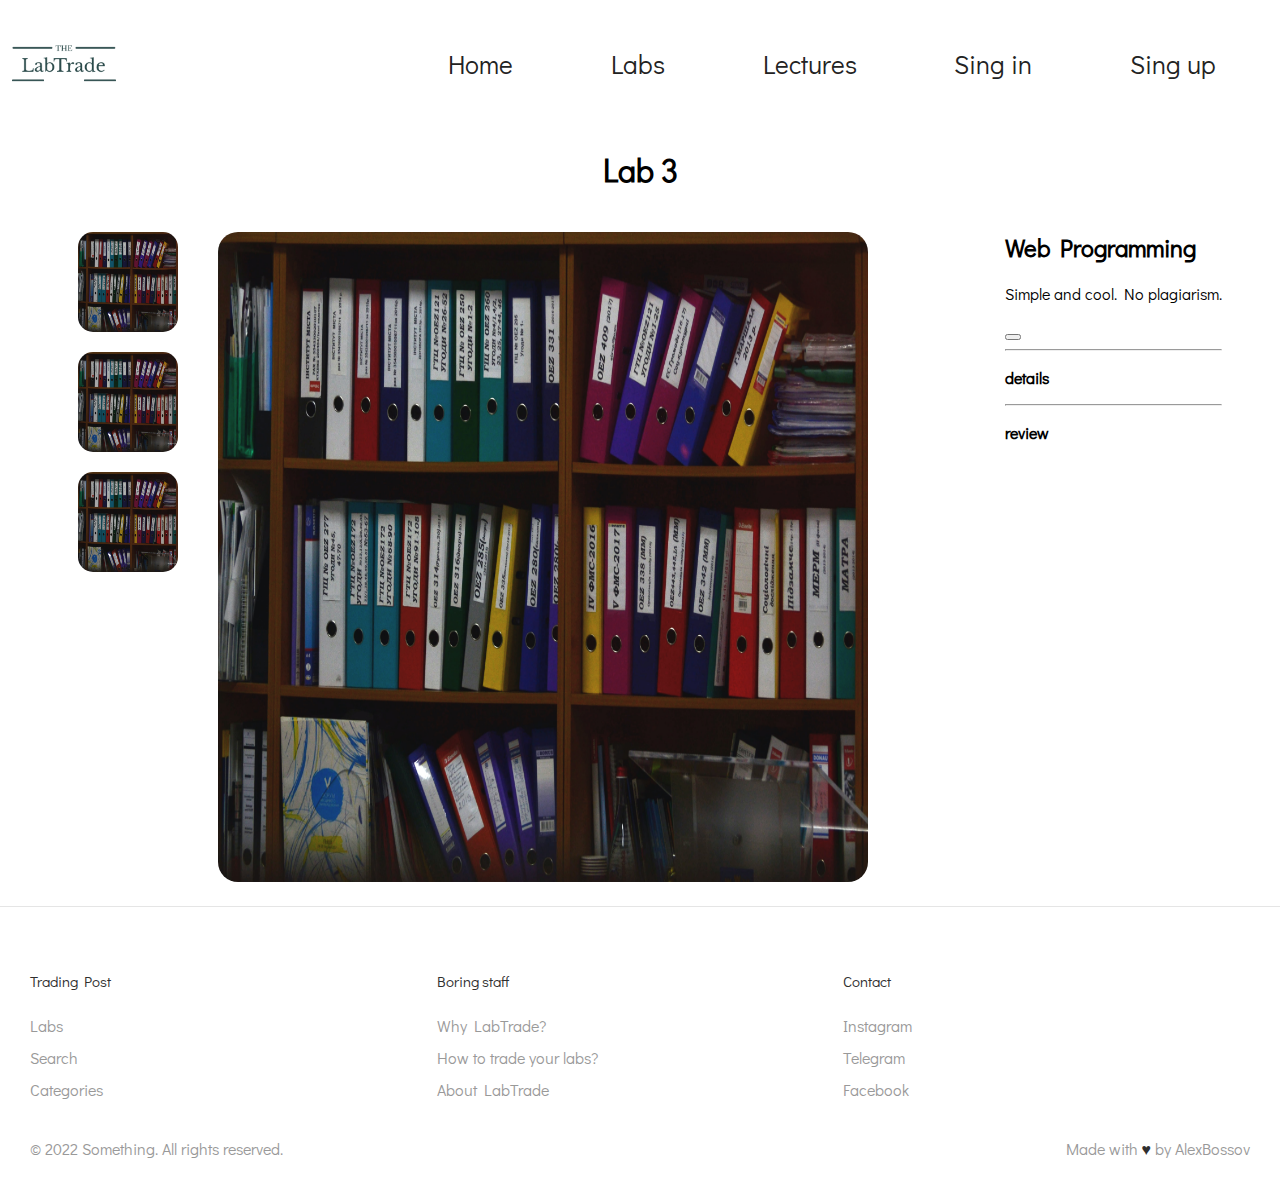
==== src/html/lab.html @ 9729ab08 "feat: create page fot lab-item" ====
<!DOCTYPE html>
<html lang="en">
<head>
  <meta charset="UTF-8">
  <link href="../css/outlines.css" rel="stylesheet">
  <link href="../css/general.css" rel="stylesheet">
  <link href="../css/help.css" rel="stylesheet">
  <link href="../css/statistic.css" rel="stylesheet">
  <link href="../css/footer.css" rel="stylesheet">
  <link href="../css/header.css" rel="stylesheet">
  <link href="../css/lab-content.css" rel="stylesheet">
  <link href="../css/girl.css" rel="stylesheet">
  <link href="../css/lab.css" rel="stylesheet">
  <link href='https://fonts.googleapis.com/css?family=Didact Gothic' rel='stylesheet'>
  <title>lab</title>
</head>
<body>
<header class="header">
  <img class="header__img" src="../assets/logo.png" alt="logo">
  <nav class="header__nav">
    <a href="index.html" class="header__nav__item">Home</a>
    <a href="labs.html" class="header__nav__item">Labs</a>
    <a href="lectures.html" class="header__nav__item">Lectures</a>
    <a href="index.html#help" class="header__nav__item">Sing in</a>
    <a href="index.html#help" class="header__nav__item">Sing up</a>
  </nav>
</header>
<main>
  <h1 class="lab-title">Lab 3</h1>
  <div class="lab-item-content">
    <div class="">
      <div class="lab-item-content__lab-list">
        <img class="lab-item-content__lab-list__img" src="../assets/photo%20of%20labs.jpg" alt="">
        <img class="lab-item-content__lab-list__img" src="../assets/photo%20of%20labs.jpg" alt="">
        <img class="lab-item-content__lab-list__img" src="../assets/photo%20of%20labs.jpg" alt="">
      </div>
      <img class="lab-item-content__img" src="../assets/photo%20of%20labs.jpg" alt="">
    </div>
    <div class="lab-item-content__description">
      <h2>Web Programming</h2>
      <p>Simple and cool.
        No plagiarism.</p>
      <p class="lab-item-content__description__title"></p>
      <div>
        <div class="lab-item-content__description__language"></div>
        <div class="lab-item-content__description__language"></div>
        <div class="lab-item-content__description__language"></div>
      </div>
      <button></button>
      <hr>
      <div>
        <p class="lab-item-content__description__title">details</p>
        <p></p>
      </div>
      <hr>
      <div>
        <p class="lab-item-content__description__title">review</p>
        <div>
          <img src="star" alt="">
        </div>
      </div>
    </div>
  </div>
</main>
<footer class="footer">
  <!--    <div class="footer__addr">-->
  <!--    </div>-->
  <ul class="footer__nav">
    <li class="nav__item">
      <h2 class="nav__title">Trading Post</h2>
      <ul class="nav__ul">
        <li>
          <a href="#">Labs</a>
        </li>

        <li>
          <a href="#">Search</a>
        </li>

        <li>
          <a href="#">Categories</a>
        </li>
      </ul>
    </li>
    <li class="nav__item">
      <h2 class="nav__title">Boring staff</h2>
      <ul class="nav__ul">
        <li>
          <a href="#">Why LabTrade?</a>
        </li>
        <li>
          <a href="#">How to trade your labs?</a>
        </li>
        <li>
          <a href="#">About LabTrade</a>
        </li>
      </ul>
    </li>
    <li class="nav__item">
      <h2 class="nav__title">Contact</h2>
      <ul class="nav__ul">
        <li>
          <a href="#">Instagram</a>
        </li>
        <li>
          <a href="#">Telegram</a>
        </li>
        <li>
          <a href="#">Facebook</a>
        </li>
      </ul>
    </li>
  </ul>
  <div class="legal">
    <p>&copy; 2022 Something. All rights reserved.</p>

    <div class="legal__links">
      <span>Made with <span class="heart">♥</span> by AlexBossov</span>
    </div>
  </div>
</footer>
<script src="../js/first.js"></script>
<script src="../js/second.js"></script>
</body>
</html>
---- src/css/outlines.css ----
@media only screen and (min-width: 400px) {
    .img-text {
        font-size: 20px;
    }

    .help__img {
        width: 225px;
        height: 200px;
    }

    .lab-content__item {
        height: 400px;
        width: 400px;
    }
}

@media only screen and (min-width: 600px) {
    .img-text {
        font-size: 26px;
    }

    .help__img {
        width: 225px;
        height: 200px;
    }

    .lab-content__item {
        height: 200px;
        width: 200px;
    }
}

@media only screen and (min-width: 670px) {
    .help__img {
        width: 250px;
        height: 225px;
    }

    .lab-content__item {
        height: 250px;
        width: 250px;
    }
}

@media only screen and (min-width: 768px) {
    .img-text {
        font-size: 30px;
    }

    .header__nav {
        font-size: 18px;
    }

    .help__img {
        width: 375px;
        height: 350px;
    }

    .lab-content__item {
        height: 320px;
        width: 320px;
    }
}

@media only screen and (min-width: 900px) {
    .img-text {
        font-size: 36px;
    }

    .header__nav {
        font-size: 20px;
    }

    .help__img {
        width: 400px;
        height: 375px;
    }

    .lab-content__item {
        height: 370px;
        width: 370px;
    }
}

@media only screen and (min-width: 1024px) {
    .img-text {
        font-size: 40px;
    }

    .header__nav {
        font-size: 26px;
    }

    .help__img {
        width: 400px;
        height: 375px;
    }

    .lab-content__item {
        height: 400px;
        width: 400px;
    }
}
---- src/css/general.css ----
body,
div {
    margin: 0;
    font-family: 'Didact Gothic', serif;
}



input,
button,
textarea,
select {
    font: inherit;
}

li {
    list-style-type: none;
}


.container {
    position: relative;
    color: white;
}

.rotated {
    transform: rotate(180deg);
}

.centred {
    text-align: center
}

.row {
    display: flex;
    flex-flow: row;
    justify-content: space-between;
}
---- src/css/help.css ----
.slideshow-container {
    position: relative;
}

.fade {
    animation-name: fade;
    animation-duration: 1.5s;
}

@keyframes fade {
    from {
        opacity: .3
    }
    to {
        opacity: 1
    }
}

.help__content {
    display: flex;
    justify-content: center;
    align-items: center;
    margin: 5%;
}

.slide-container {
    display: none;
    align-items: center;
    margin: 5%;
}

.help__numbers {
    font-size: 20px;
}

.help__title {
    font-size: 32px;
    font-weight: bold;
    padding: 12% 10% 0 15%;
}

.help__description {
    color: #666666;
    font-size: 18px;
    padding: 0 15% 0 15%;
}

.help__img {
    margin-left: 5%;
    border-radius: 10px;
}

.help__slider_left, .help__slider_right {
    cursor: pointer;
    font-weight: bold;
    font-size: 40px;
    transition: 0.6s ease;
    border-radius: 0 3px 3px 0;
    user-select: none;
}

.dots {
    margin-top: 17%;
}

.dot {
    cursor: pointer;
    height: 15px;
    width: 15px;
    margin: 0 2px;
    background-color: #bbb;
    border-radius: 50%;
    display: inline-block;
    transition: background-color 0.6s ease;
}

.active, .dot:hover {
    background-color: #717171;
}
---- src/css/statistic.css ----
.content_light_grey {
    background-color: #F8F8F8;
    padding: 3% 10% 3% 10%;
}

.content__text_strong {
    font-size: 40px;
}
---- src/css/footer.css ----
.footer {
    display: flex;
    flex-flow: row wrap;
    padding: 30px 30px 20px 30px;
    color: #2f2f2f;
    background-color: #fff;
    border-top: 1px solid #e5e5e5;
}

.footer > * {
    flex: 1 100%;
}

.footer__addr {
    margin-right: 1.25em;
    margin-bottom: 2em;
}

.footer__addr h2 {
    margin-top: 1.3em;
    font-size: 15px;
    font-weight: 400;
}

.nav__title {
    font-weight: 400;
    font-size: 15px;
}

.footer address {
    font-style: normal;
    color: #999;
}

.footer ul {
    list-style: none;
    padding-left: 0;
}

.footer li {
    line-height: 2em;
}

.footer a {
    text-decoration: none;
}

.footer__nav {
    display: flex;
    flex-flow: row wrap;
}

.footer__nav > * {
    flex: 1 50%;
    margin-right: 1.25em;
}

.nav__ul a {
    color: #999;
}

.nav__ul--extra {
    column-count: 2;
    column-gap: 1.25em;
}

.legal {
    display: flex;
    flex-wrap: wrap;
    color: #999;
}

.legal__links {
    display: flex;
    align-items: center;
}

.heart {
    color: #2f2f2f;
}

.legal .legal__links {
    margin-left: auto;
}

.footer__nav > * {
    flex: 1;
}

.nav__item--extra {
    flex-grow: 2;
}

.footer__addr {
    flex: 1 0;
}

.footer__nav {
    flex: 2 0;
}
---- src/css/header.css ----
.header {
    display: flex;
}

.header__img {
    width: 10%;
}

.header__nav {
    margin-left: auto;
    display: flex;
    justify-content: space-between;
    align-items: center;
    width: 60%;
    padding-right: 5%;
}

.header__nav__item--underline {
    text-decoration: none;
    color: #222;
    position: relative;
    white-space: nowrap;
    border-bottom: 2px solid black;
}


.header__nav__item {
    text-decoration: none;
    color: #222;
    position: relative;
    white-space: nowrap;
}


a.header__nav__item:after {
    content: '';
    position: absolute;
    bottom: 0;
    right: 0;
    width: 0;
    height: 100%;
    border-bottom: 2px solid black;
    transition: width 0.3s ease;
}

a.header__nav__item:hover:after {
    left: 0;
    width: 100%;
    transition: width .3s ease;
}
---- src/css/lab-content.css ----
.lab-content {
    display: flex;
    flex-wrap: wrap;
    justify-content: center;
}


.lab-content__img-wrapper {
    margin: 1%;
    border-radius: 10px;
    position: relative;
    overflow: hidden;
}


.lab-content__img-wrapper > .lab-content__img-wrapper__text, .lab-content__img-wrapper__button {
    position: absolute;
    inset: 0;
    font-size: 2rem;
    padding: 1rem;
    background: rgba(255, 255, 255, .6);
    display: flex;
    justify-content: center;
    align-items: center;
}

.lab-content__img-wrapper > img,
.lab-content__img-wrapper > .lab-content__img-wrapper__text {
    transition: 200ms ease-in-out;
}

.lab-content__img-wrapper:hover > img.blur {
    filter: blur(5px);
}

.lab-content__img-wrapper > .lab-content__img-wrapper__text.lab-fade, .lab-content__img-wrapper__button.lab-fade {
    opacity: 0;
}

.lab-content__img-wrapper:hover > .lab-content__img-wrapper__text.lab-fade, .lab-content__img-wrapper__button.lab-fade {
    opacity: 1;
}

.lab-content__img-wrapper__text > a {
    text-decoration: none;
    padding-left: 2%;
}

.lab-content__img-wrapper__text {
    display: flex;
}
---- src/css/girl.css ----
.img-girl {
    width: 100%;
}

.img-text {
    position: absolute;
    left: 10%;
    top: 15%;
}
---- src/css/lab.css ----
.lab-title {
    text-align: center;
}

.lab-item-content {
    display: flex;
    justify-content: space-around;
}

.lab-item-content__lab-list {
    float: left;
    display: flex;
    flex-direction: column;
    justify-content: flex-start;
    padding: 10px;
}

.lab-item-content__lab-list__img {
    width: 100px;
    height: 100px;
    border-radius: 15px;
    margin: 10px;
}

.lab-item-content__img {
    width: 650px;
    height: 650px;
    border-radius: 20px;
    margin: 20px;
}

.lab-item-content__description__title {
    font-weight: bolder;
}
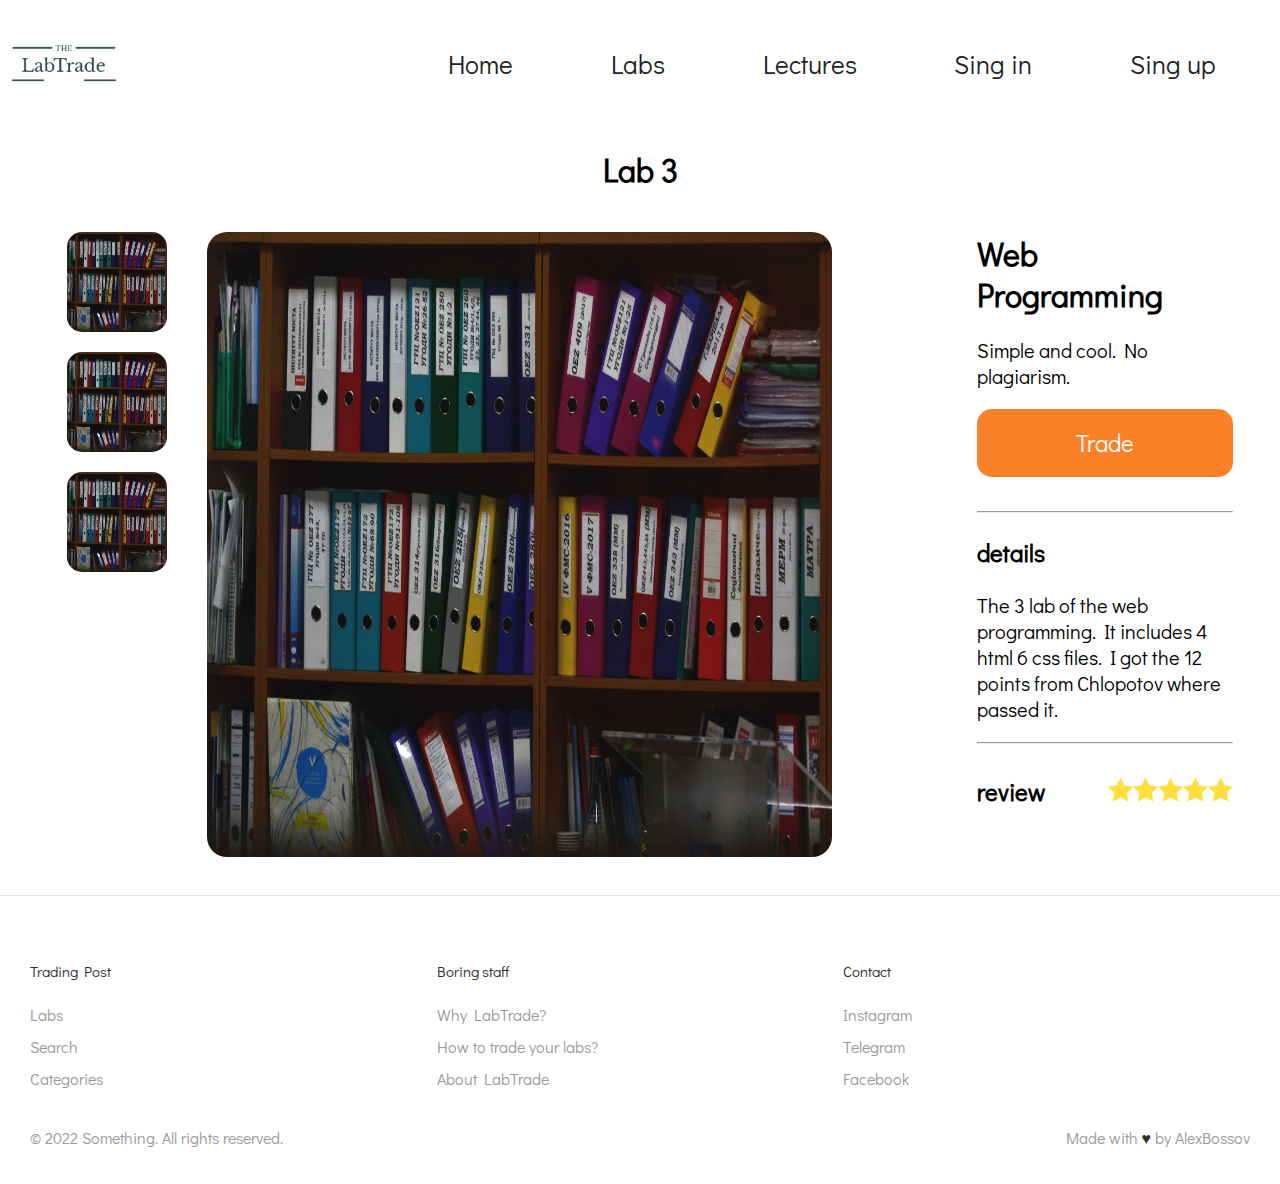
==== commit 9da43f49: "feat: add responsive html, add trade dilog to lab" ====
--- a/src/html/lab.html
+++ b/src/html/lab.html
@@ -1,123 +1,156 @@
 <!DOCTYPE html>
 <html lang="en">
 <head>
-  <meta charset="UTF-8">
-  <link href="../css/outlines.css" rel="stylesheet">
-  <link href="../css/general.css" rel="stylesheet">
-  <link href="../css/help.css" rel="stylesheet">
-  <link href="../css/statistic.css" rel="stylesheet">
-  <link href="../css/footer.css" rel="stylesheet">
-  <link href="../css/header.css" rel="stylesheet">
-  <link href="../css/lab-content.css" rel="stylesheet">
-  <link href="../css/girl.css" rel="stylesheet">
-  <link href="../css/lab.css" rel="stylesheet">
-  <link href='https://fonts.googleapis.com/css?family=Didact Gothic' rel='stylesheet'>
-  <title>lab</title>
+    <meta charset="UTF-8">
+    <link href="../css/outlines.css" rel="stylesheet">
+    <link href="../css/general.css" rel="stylesheet">
+    <link href="../css/help.css" rel="stylesheet">
+    <link href="../css/statistic.css" rel="stylesheet">
+    <link href="../css/footer.css" rel="stylesheet">
+    <link href="../css/header.css" rel="stylesheet">
+    <link href="../css/lab-content.css" rel="stylesheet">
+    <link href="../css/girl.css" rel="stylesheet">
+    <link href="../css/lab.css" rel="stylesheet">
+    <link href='https://fonts.googleapis.com/css?family=Didact Gothic' rel='stylesheet'>
+    <title>lab</title>
 </head>
 <body>
 <header class="header">
-  <img class="header__img" src="../assets/logo.png" alt="logo">
-  <nav class="header__nav">
-    <a href="index.html" class="header__nav__item">Home</a>
-    <a href="labs.html" class="header__nav__item">Labs</a>
-    <a href="lectures.html" class="header__nav__item">Lectures</a>
-    <a href="index.html#help" class="header__nav__item">Sing in</a>
-    <a href="index.html#help" class="header__nav__item">Sing up</a>
-  </nav>
+    <img class="header__img" src="../assets/logo.png" alt="logo">
+    <nav class="header__nav">
+        <a href="index.html" class="header__nav__item">Home</a>
+        <a href="labs.html" class="header__nav__item">Labs</a>
+        <a href="lectures.html" class="header__nav__item">Lectures</a>
+        <a href="index.html#help" class="header__nav__item">Sing in</a>
+        <a href="index.html#help" class="header__nav__item">Sing up</a>
+    </nav>
 </header>
 <main>
-  <h1 class="lab-title">Lab 3</h1>
-  <div class="lab-item-content">
-    <div class="">
-      <div class="lab-item-content__lab-list">
-        <img class="lab-item-content__lab-list__img" src="../assets/photo%20of%20labs.jpg" alt="">
-        <img class="lab-item-content__lab-list__img" src="../assets/photo%20of%20labs.jpg" alt="">
-        <img class="lab-item-content__lab-list__img" src="../assets/photo%20of%20labs.jpg" alt="">
-      </div>
-      <img class="lab-item-content__img" src="../assets/photo%20of%20labs.jpg" alt="">
+    <h1 class="lab-title">Lab 3</h1>
+    <div class="lab-item-content">
+        <div class="">
+            <div class="lab-item-content__lab-list">
+                <img class="lab-item-content__lab-list__img" src="../assets/photo%20of%20labs.jpg" alt="">
+                <img class="lab-item-content__lab-list__img" src="../assets/photo%20of%20labs.jpg" alt="">
+                <img class="lab-item-content__lab-list__img" src="../assets/photo%20of%20labs.jpg" alt="">
+            </div>
+            <img class="lab-item-content__img" src="../assets/photo%20of%20labs.jpg" alt="">
+        </div>
+        <div class="lab-item-content__description">
+            <h1>Web Programming</h1>
+            <p class="lab-item-content__description__details--mini">Simple and cool. No plagiarism.</p>
+            <div>
+                <div class="lab-item-content__description__language"></div>
+                <div class="lab-item-content__description__language"></div>
+                <div class="lab-item-content__description__language"></div>
+            </div>
+            <dialog id="dialog" class="lab-item-content__description__dialog">
+                <form method="dialog" class="lab-item-content__description__dialog__form">
+                    <h1 class="lab-item-content__description__dialog__title">Trade</h1>
+                    <img class="lab-item-content__description__dialog__form__lab--main" src="../assets/photo%20of%20labs.jpg" alt="lab">
+                    <div class="lab-item-content__description__dialog__form__offer-content">
+
+                    </div>
+                    <div class="lab-item-content__description__dialog__form__lab-list">
+                        <div class="lab-item-content__description__dialog__form__lab-list__item">
+                            Web Programming lab 1
+                        </div>
+                        <hr>
+                        <div class="lab-item-content__description__dialog__form__lab-list__item">
+                            Windows server lab 4
+                        </div>
+                        <hr>
+                    </div>
+                    <label>
+                        <textarea placeholder="Your message..." cols="51" rows="5"
+                                  class="lab-item-content__description__dialog__textarea"></textarea>
+                    </label>
+                    <div class="lab-item-content__description__dialog__button-box">
+                        <button class="lab-item-content__description__dialog__button--cancel">Close</button>
+                        <button class="lab-item-content__description__dialog__button--offer">Confirm</button>
+                    </div>
+                </form>
+            </dialog>
+            <button class="lab-item-content__description__button" onclick="dialog.showModal()">Trade</button>
+            <hr>
+            <div>
+                <p class="lab-item-content__description__title">details</p>
+                <p class="lab-item-content__description__details">
+                    The 3 lab of the web programming.
+                    It includes 4 html 6 css files.
+                    I got the 12 points from Chlopotov where passed it.
+                </p>
+            </div>
+            <hr>
+            <div class="lab-item-content__description__review">
+                <p class="lab-item-content__description__title">review</p>
+                <div class="lab-item-content__description__rating">
+                    <img class="lab-item-content__description__rating__star" src="../assets/star.png" alt="star">
+                    <img class="lab-item-content__description__rating__star" src="../assets/star.png" alt="star">
+                    <img class="lab-item-content__description__rating__star" src="../assets/star.png" alt="star">
+                    <img class="lab-item-content__description__rating__star" src="../assets/star.png" alt="star">
+                    <img class="lab-item-content__description__rating__star" src="../assets/star.png" alt="star">
+                </div>
+            </div>
+        </div>
     </div>
-    <div class="lab-item-content__description">
-      <h2>Web Programming</h2>
-      <p>Simple and cool.
-        No plagiarism.</p>
-      <p class="lab-item-content__description__title"></p>
-      <div>
-        <div class="lab-item-content__description__language"></div>
-        <div class="lab-item-content__description__language"></div>
-        <div class="lab-item-content__description__language"></div>
-      </div>
-      <button></button>
-      <hr>
-      <div>
-        <p class="lab-item-content__description__title">details</p>
-        <p></p>
-      </div>
-      <hr>
-      <div>
-        <p class="lab-item-content__description__title">review</p>
-        <div>
-          <img src="star" alt="">
-        </div>
-      </div>
-    </div>
-  </div>
 </main>
 <footer class="footer">
-  <!--    <div class="footer__addr">-->
-  <!--    </div>-->
-  <ul class="footer__nav">
-    <li class="nav__item">
-      <h2 class="nav__title">Trading Post</h2>
-      <ul class="nav__ul">
-        <li>
-          <a href="#">Labs</a>
+    <!--    <div class="footer__addr">-->
+    <!--    </div>-->
+    <ul class="footer__nav">
+        <li class="nav__item">
+            <h2 class="nav__title">Trading Post</h2>
+            <ul class="nav__ul">
+                <li>
+                    <a href="#">Labs</a>
+                </li>
+
+                <li>
+                    <a href="#">Search</a>
+                </li>
+
+                <li>
+                    <a href="#">Categories</a>
+                </li>
+            </ul>
         </li>
+        <li class="nav__item">
+            <h2 class="nav__title">Boring staff</h2>
+            <ul class="nav__ul">
+                <li>
+                    <a href="#">Why LabTrade?</a>
+                </li>
+                <li>
+                    <a href="#">How to trade your labs?</a>
+                </li>
+                <li>
+                    <a href="#">About LabTrade</a>
+                </li>
+            </ul>
+        </li>
+        <li class="nav__item">
+            <h2 class="nav__title">Contact</h2>
+            <ul class="nav__ul">
+                <li>
+                    <a href="#">Instagram</a>
+                </li>
+                <li>
+                    <a href="#">Telegram</a>
+                </li>
+                <li>
+                    <a href="#">Facebook</a>
+                </li>
+            </ul>
+        </li>
+    </ul>
+    <div class="legal">
+        <p>&copy; 2022 Something. All rights reserved.</p>
 
-        <li>
-          <a href="#">Search</a>
-        </li>
-
-        <li>
-          <a href="#">Categories</a>
-        </li>
-      </ul>
-    </li>
-    <li class="nav__item">
-      <h2 class="nav__title">Boring staff</h2>
-      <ul class="nav__ul">
-        <li>
-          <a href="#">Why LabTrade?</a>
-        </li>
-        <li>
-          <a href="#">How to trade your labs?</a>
-        </li>
-        <li>
-          <a href="#">About LabTrade</a>
-        </li>
-      </ul>
-    </li>
-    <li class="nav__item">
-      <h2 class="nav__title">Contact</h2>
-      <ul class="nav__ul">
-        <li>
-          <a href="#">Instagram</a>
-        </li>
-        <li>
-          <a href="#">Telegram</a>
-        </li>
-        <li>
-          <a href="#">Facebook</a>
-        </li>
-      </ul>
-    </li>
-  </ul>
-  <div class="legal">
-    <p>&copy; 2022 Something. All rights reserved.</p>
-
-    <div class="legal__links">
-      <span>Made with <span class="heart">♥</span> by AlexBossov</span>
+        <div class="legal__links">
+            <span>Made with <span class="heart">♥</span> by AlexBossov</span>
+        </div>
     </div>
-  </div>
 </footer>
 <script src="../js/first.js"></script>
 <script src="../js/second.js"></script>
--- a/src/css/outlines.css
+++ b/src/css/outlines.css
@@ -6,6 +6,7 @@
     .help__img {
         width: 225px;
         height: 200px;
+        display: none;
     }
 
     .lab-content__item {
@@ -22,6 +23,7 @@
     .help__img {
         width: 225px;
         height: 200px;
+        display: none;
     }
 
     .lab-content__item {
@@ -34,6 +36,7 @@
     .help__img {
         width: 250px;
         height: 225px;
+        display: none;
     }
 
     .lab-content__item {
@@ -100,4 +103,12 @@
         height: 400px;
         width: 400px;
     }
+}
+
+@media only screen and (max-device-width: 480px) {
+    .lab-content__item {
+        height: 650px;
+        width: 650px;
+        border-radius: 30px;
+    }
 }--- a/src/css/help.css
+++ b/src/css/help.css
@@ -48,6 +48,7 @@
 .help__img {
     margin-left: 5%;
     border-radius: 10px;
+    display: flex;
 }
 
 .help__slider_left, .help__slider_right {
@@ -77,3 +78,65 @@
 .active, .dot:hover {
     background-color: #717171;
 }
+
+.title {
+    text-align: center;
+}
+
+@media only screen and (min-width: 400px) {
+    .help__img {
+        display: none;
+    }
+}
+
+@media only screen and (min-width: 600px) {
+    .help__img {
+        display: none;
+    }
+}
+
+@media only screen and (min-width: 768px) {
+    .help__img {
+        display: none;
+    }
+}
+
+@media only screen and (min-width: 900px) {
+    .help__img {
+        width: 275px;
+        height: 250px;
+        display: none;
+    }
+
+    .help__description {
+        color: #666666;
+        font-size: 16px;
+        padding: 0 15% 0 15%;
+    }
+}
+
+@media only screen and (min-width: 1024px) {
+    .help__img {
+        width: 400px;
+        height: 375px;
+        display: flex;
+    }
+
+    .help__description {
+        color: #666666;
+        font-size: 18px;
+        padding: 0 15% 0 15%;
+    }
+}
+
+@media only screen and (max-device-width: 480px) {
+    .help__title {
+        font-size: 50px;
+    }
+    .help__numbers {
+        font-size: 40px;
+    }
+    .title {
+        font-size: 50px;
+    }
+}
--- a/src/css/statistic.css
+++ b/src/css/statistic.css
@@ -1,8 +1,28 @@
 .content_light_grey {
     background-color: #F8F8F8;
     padding: 3% 10% 3% 10%;
+    display: flex;
+    flex-flow: row;
+    justify-content: space-between;
+    align-items: center;
+}
+
+.content_light_grey__part {
+    margin: 25px 0;
+}
+
+.content_light_grey__part--squeeze {
+    margin: -10px;
 }
 
 .content__text_strong {
     font-size: 40px;
+}
+
+@media only screen and (max-width: 650px) {
+    .content_light_grey {
+        flex-flow: column;
+        justify-content: space-between;
+        align-items: center;
+    }
 }--- a/src/css/header.css
+++ b/src/css/header.css
@@ -47,4 +47,66 @@
     left: 0;
     width: 100%;
     transition: width .3s ease;
+}
+
+
+@media only screen and (min-width: 400px) and (max-width: 600px) {
+    .header__nav__item {
+        font-size: 140%;
+    }
+    .header__nav__item--underline {
+        font-size: 140%;
+    }
+    .header__nav {
+        width: 80%;
+    }
+}
+
+@media only screen and (min-width: 600px) and (max-width: 768px){
+    .header__nav__item {
+        font-size: 100%;
+    }
+    .header__nav {
+        width: 80%;
+    }
+}
+
+@media only screen and (min-width: 768px) and (max-width: 900px){
+    .header__nav__item {
+        font-size: 100%;
+    }
+}
+
+@media only screen and (min-width: 900px) and (max-width: 1024px){
+    .header__nav__item {
+        font-size: 100%;
+    }
+    .header__nav__item--underline {
+        font-size: 100%;
+    }
+}
+
+
+@media only screen and (min-width: 1024px) {
+    .header__nav__item {
+        font-size: 100%;
+    }
+    .header__nav__item--underline {
+        font-size: 100%;
+    }
+}
+
+@media only screen and (max-device-width: 480px) {
+    .header__nav__item {
+        font-size: 180%;
+    }
+    .header__nav__item--underline {
+        font-size: 180%;
+    }
+    .header__nav {
+        width: 70%;
+    }
+    .header__img {
+        width: 20%;
+    }
 }--- a/src/css/lab-content.css
+++ b/src/css/lab-content.css
@@ -48,4 +48,8 @@
 
 .lab-content__img-wrapper__text {
     display: flex;
+}
+
+@media only screen and (max-device-width: 480px) {
+
 }--- a/src/css/girl.css
+++ b/src/css/girl.css
@@ -6,4 +6,10 @@
     position: absolute;
     left: 10%;
     top: 15%;
+}
+
+@media only screen and (max-device-width: 480px) {
+    .img-text {
+        font-size: 50px;
+    }
 }--- a/src/css/lab.css
+++ b/src/css/lab.css
@@ -29,6 +29,278 @@
     margin: 20px;
 }
 
+.lab-item-content__description {
+    max-width: 20%;
+}
+
+.lab-item-content__description__details--mini {
+    font-size: 20px;
+}
+
 .lab-item-content__description__title {
     font-weight: bolder;
+    font-size: 24px;
+}
+
+.lab-item-content__description__details {
+    font-size: 20px;
+}
+
+
+.lab-item-content__description__button {
+    width: 100%;
+    height: 10%;
+    border-radius: 15px;
+    border: 0;
+    font-size: 24px;
+    cursor: pointer;
+    color: white;
+    background-color: #FA8128;
+    margin-bottom: 10%;
+}
+
+.lab-item-content__description__dialog {
+    border-radius: 25px;
+}
+
+.lab-item-content__description__dialog__form {
+    display: flex;
+    justify-content: center;
+    align-items: center;
+    flex-direction: column;
+}
+
+.lab-item-content__description__dialog__title {
+
+}
+
+.lab-item-content__description__dialog__form__lab--main {
+    height: 100px;
+    width: 100px;
+    margin: 10px;
+    border-radius: 10px;
+}
+
+.lab-item-content__description__dialog__form__offer-content {
+    height: 150px;
+    width: 90%;
+    border: 3px solid;
+    margin: 20px;
+    border-radius: 10px;
+}
+
+.lab-item-content__description__dialog__form__lab-list {
+    border: 3px solid;
+    border-radius: 10px;
+    width: 86%;
+    padding: 10px;
+    margin: 20px 10px;
+}
+
+.lab-item-content__description__dialog__textarea {
+    border-radius: 10px;
+    padding: 10px;
+    margin-bottom: 30px;
+
+}
+
+.lab-item-content__description__dialog__button-box {
+    padding-left: 70px;
+    padding-right: 60px;
+}
+
+.lab-item-content__description__dialog__button--cancel {
+    border-radius: 10px;
+    cursor: pointer;
+    border: 0;
+    padding: 10px 20px;
+    font-size: 24px;
+    margin-right: 100px;
+}
+
+.lab-item-content__description__dialog__button--offer {
+    border-radius: 10px;
+    cursor: pointer;
+    color: white;
+    background-color: #0095FF;
+    border: 0;
+    padding: 10px 20px;
+    font-size: 24px;
+}
+
+.lab-item-content__description__review {
+    display: flex;
+    justify-content: space-between;
+    flex-direction: row;
+    margin-bottom: 100px;
+}
+
+.lab-item-content__description__rating {
+    display: flex;
+    justify-content: left;
+    flex-direction: row;
+    margin-top: 10%;
+}
+
+.lab-item-content__description__rating__star {
+    height: 25px;
+    width: 25px;
+}
+
+
+@media only screen and (min-width: 400px) {
+    .lab-item-content__img {
+        width: 350px;
+        height: 350px;
+        border-radius: 20px;
+        margin: 20px;
+    }
+    .lab-item-content {
+        flex-direction: column;
+    }
+    .lab-item-content__description {
+        max-width: 480px;
+        margin-left: 30px;
+    }
+}
+
+@media only screen and (min-width: 600px) {
+    .lab-item-content__img {
+        width: 350px;
+        height: 350px;
+        border-radius: 20px;
+        margin: 20px;
+    }
+    .lab-item-content {
+        flex-direction: column;
+    }
+    .lab-item-content__description {
+        max-width: 480px;
+        margin-left: 30px;
+    }
+}
+
+@media only screen and (min-width: 670px) {
+    .lab-item-content__img {
+        width: 350px;
+        height: 350px;
+        border-radius: 20px;
+        margin: 20px;
+    }
+    .lab-item-content {
+        flex-direction: column;
+    }
+    .lab-item-content__description {
+        max-width: 480px;
+        margin-left: 30px;
+    }
+}
+
+
+
+@media only screen and (min-width: 768px) {
+    .lab-item-content__img {
+        width: 450px;
+        height: 450px;
+        border-radius: 20px;
+        margin: 20px;
+    }
+    .lab-item-content__description__review {
+        display: flex;
+        flex-direction: column;
+        margin-bottom: 100px;
+    }
+    .lab-item-content {
+        flex-direction: column;
+    }
+    .lab-item-content__description {
+        max-width: 580px;
+        margin-left: 30px;
+    }
+}
+
+@media only screen and (min-width: 900px) {
+    .lab-item-content__img {
+        width: 450px;
+        height: 450px;
+        border-radius: 20px;
+        margin: 20px;
+    }
+    .lab-item-content__description__review {
+        display: flex;
+        flex-direction: column;
+        margin-bottom: 100px;
+    }
+    .lab-item-content {
+        flex-direction: row;
+    }
+    .lab-item-content__description {
+        max-width: 20%;
+        margin-left: 30px;
+    }
+}
+
+@media only screen and (min-width: 1000px) {
+    .lab-item-content__img {
+        width: 500px;
+        height: 500px;
+        border-radius: 20px;
+        margin: 20px;
+    }
+    .lab-item-content__description__review {
+        display: flex;
+        flex-direction: column;
+        margin-bottom: 100px;
+    }
+    .lab-item-content__description {
+        max-width: 20%;
+        margin-left: 30px;
+    }
+}
+
+@media only screen and (min-width: 1024px) {
+    .lab-item-content__img {
+        width: 550px;
+        height: 550px;
+        border-radius: 20px;
+        margin: 20px;
+    }
+    .lab-item-content__description__review {
+        display: flex;
+        justify-content: space-between;
+        flex-direction: column;
+        margin-bottom: 100px;
+    }
+    .lab-item-content__description {
+        max-width: 20%;
+        margin-left: 30px;
+    }
+}
+
+@media only screen and (min-width: 1150px) {
+    .lab-item-content__img {
+        width: 625px;
+        height: 625px;
+        border-radius: 20px;
+        margin: 20px;
+    }
+    .lab-item-content__description__review {
+        display: flex;
+        justify-content: space-between;
+        flex-direction: row;
+        margin-bottom: 100px;
+    }
+    .lab-item-content__description {
+        max-width: 20%;
+        margin-left: 30px;
+    }
+}
+
+@media only screen and (max-device-width: 480px) {
+    .lab-item-content__img {
+        width: 650px;
+        height: 650px;
+        border-radius: 20px;
+        margin: 20px;
+    }
 }